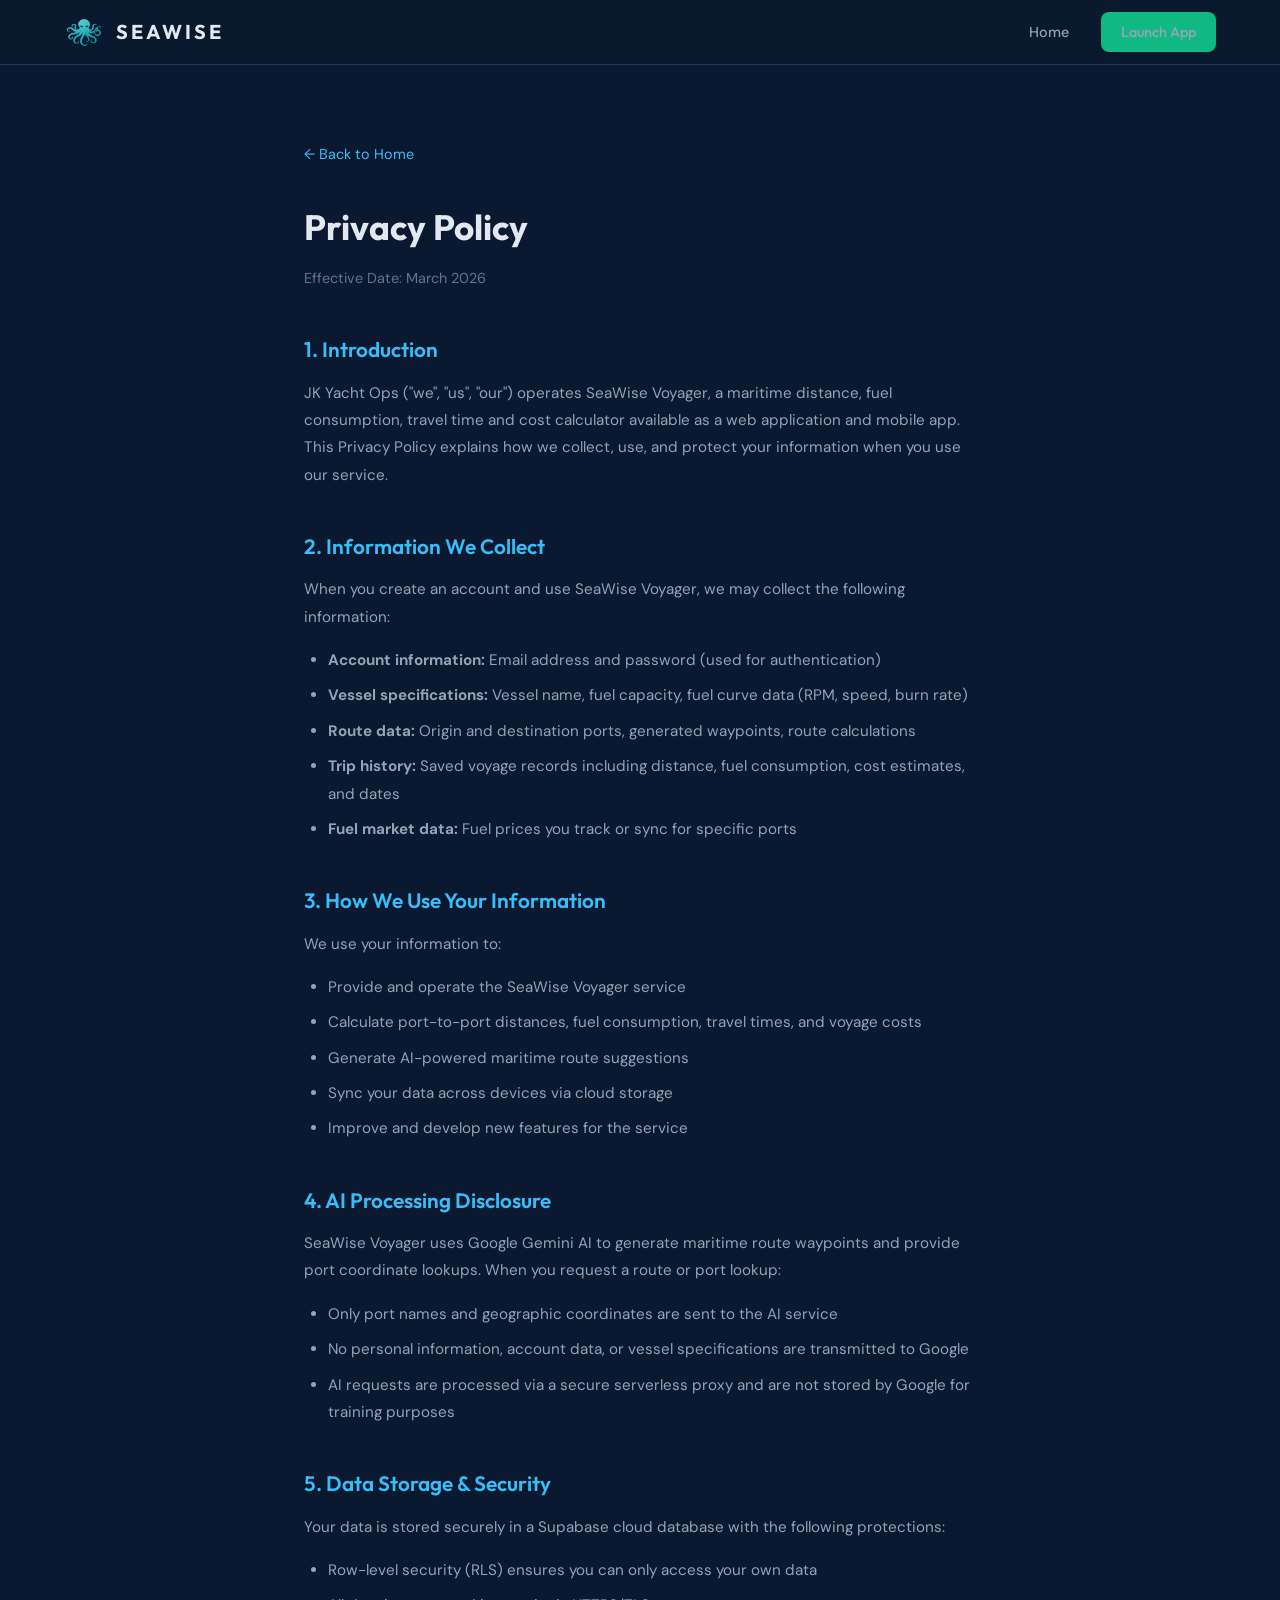
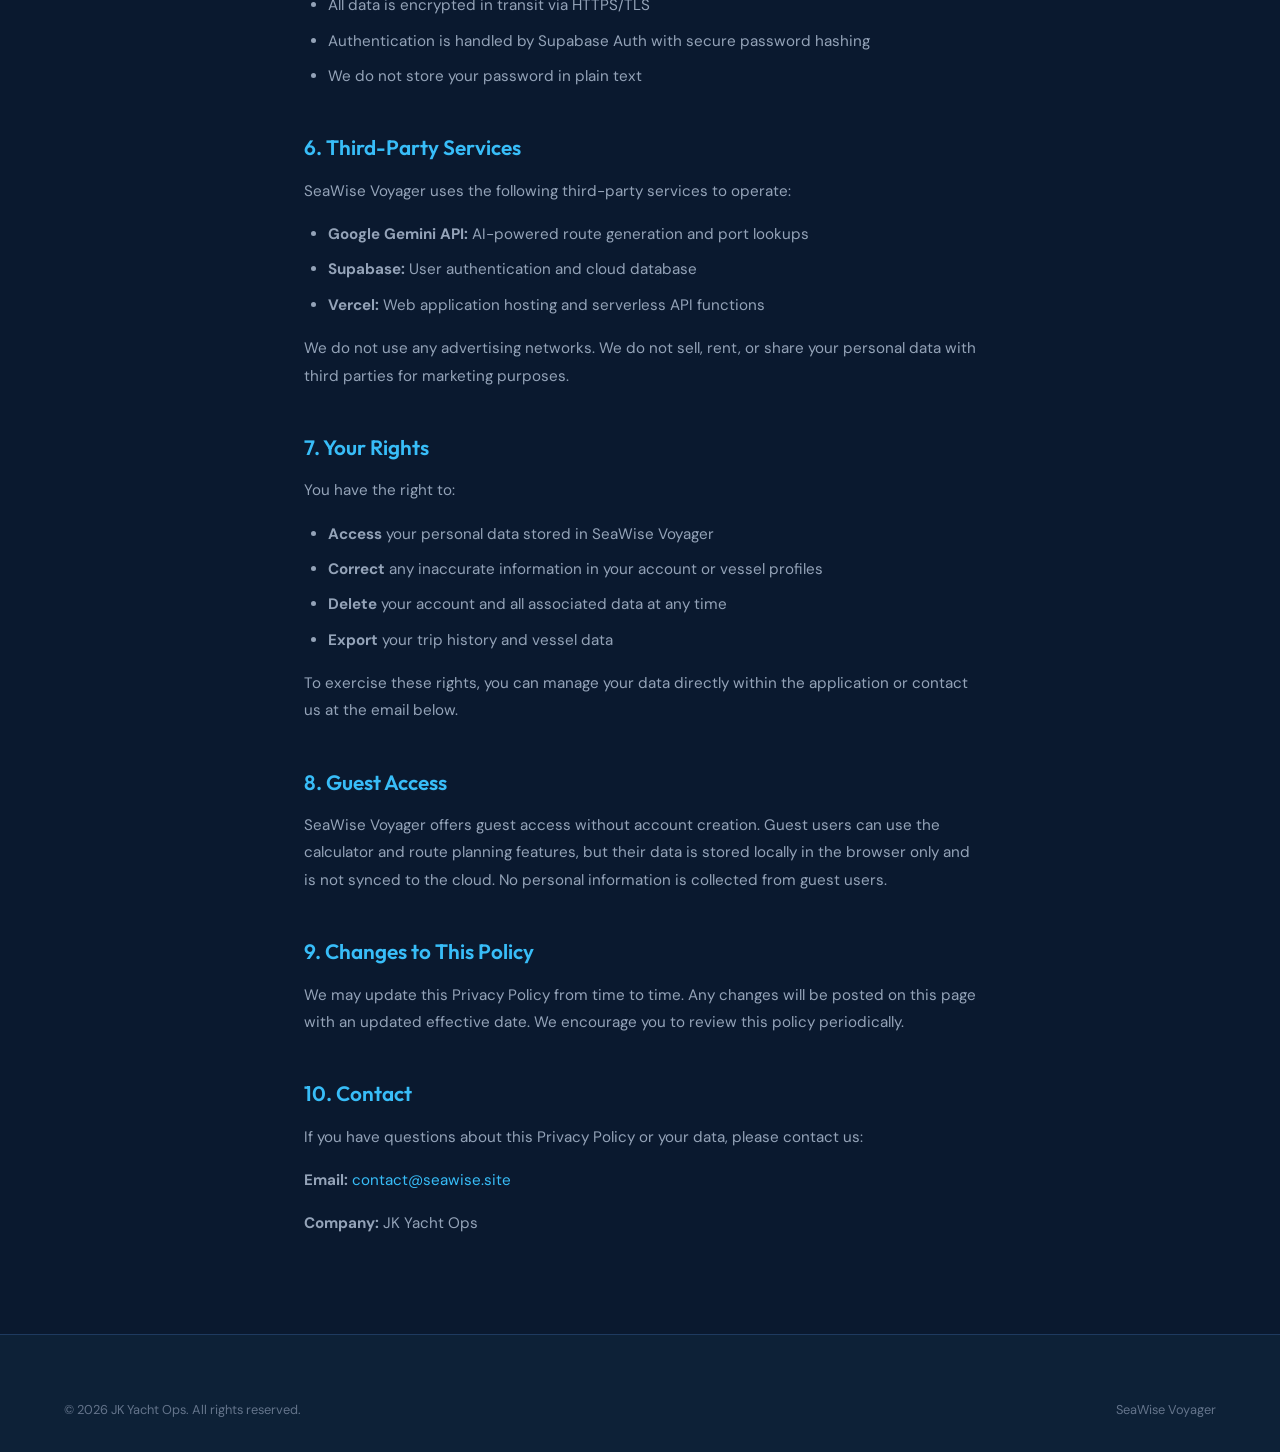
==== privacy.html @ 017d7a81 "feat: Complete landing page with privacy, terms, support, and metadata Landing page with dark mariti" ====
<!DOCTYPE html>
<html lang="en">
<head>
  <meta charset="UTF-8" />
  <meta name="viewport" content="width=device-width, initial-scale=1.0" />
  <meta name="theme-color" content="#0a192f" />
  <title>Privacy Policy — SeaWise Voyager</title>
  <link rel="icon" type="image/png" href="images/logo.png" />
  <link rel="preconnect" href="https://fonts.googleapis.com" />
  <link rel="preconnect" href="https://fonts.gstatic.com" crossorigin />
  <link href="https://fonts.googleapis.com/css2?family=Outfit:wght@300;400;500;600;700;800&family=DM+Sans:ital,wght@0,400;0,500;0,700;1,400&display=swap" rel="stylesheet" />
  <link rel="stylesheet" href="style.css" />
  <style>
    .legal-content { max-width: 720px; margin: 0 auto; padding: 140px 24px 80px; }
    .legal-content h1 { font-family: var(--font-display); font-size: 2.2rem; font-weight: 700; margin-bottom: 8px; }
    .legal-content .legal-date { color: var(--text-muted); font-size: 0.9rem; margin-bottom: 40px; }
    .legal-content h2 { font-family: var(--font-display); font-size: 1.3rem; font-weight: 600; margin-top: 40px; margin-bottom: 12px; color: var(--accent-cyan); }
    .legal-content p, .legal-content ul { color: var(--text-secondary); font-size: 0.95rem; line-height: 1.8; margin-bottom: 16px; }
    .legal-content ul { padding-left: 24px; }
    .legal-content li { margin-bottom: 8px; }
    .legal-content a { color: var(--accent-cyan); text-decoration: none; }
    .legal-content a:hover { text-decoration: underline; }
    .legal-back { display: inline-flex; align-items: center; gap: 8px; color: var(--text-secondary); text-decoration: none; font-size: 0.9rem; margin-bottom: 32px; transition: color 0.2s; }
    .legal-back:hover { color: var(--accent-cyan); }
  </style>
</head>
<body>

  <nav id="nav" class="scrolled">
    <div class="nav-inner">
      <a href="index.html" class="nav-brand">
        <img src="images/logo.png" alt="SeaWise" class="nav-logo" />
        <span class="nav-wordmark">SEAWISE</span>
      </a>
      <div class="nav-links">
        <a href="index.html">Home</a>
        <a href="https://seawise-voyager.vercel.app" class="btn btn-sm btn-green" target="_blank" rel="noopener">Launch App</a>
      </div>
    </div>
  </nav>

  <div class="legal-content">
    <a href="index.html" class="legal-back">&larr; Back to Home</a>
    <h1>Privacy Policy</h1>
    <p class="legal-date">Effective Date: March 2026</p>

    <h2>1. Introduction</h2>
    <p>JK Yacht Ops ("we", "us", "our") operates SeaWise Voyager, a maritime distance, fuel consumption, travel time and cost calculator available as a web application and mobile app. This Privacy Policy explains how we collect, use, and protect your information when you use our service.</p>

    <h2>2. Information We Collect</h2>
    <p>When you create an account and use SeaWise Voyager, we may collect the following information:</p>
    <ul>
      <li><strong>Account information:</strong> Email address and password (used for authentication)</li>
      <li><strong>Vessel specifications:</strong> Vessel name, fuel capacity, fuel curve data (RPM, speed, burn rate)</li>
      <li><strong>Route data:</strong> Origin and destination ports, generated waypoints, route calculations</li>
      <li><strong>Trip history:</strong> Saved voyage records including distance, fuel consumption, cost estimates, and dates</li>
      <li><strong>Fuel market data:</strong> Fuel prices you track or sync for specific ports</li>
    </ul>

    <h2>3. How We Use Your Information</h2>
    <p>We use your information to:</p>
    <ul>
      <li>Provide and operate the SeaWise Voyager service</li>
      <li>Calculate port-to-port distances, fuel consumption, travel times, and voyage costs</li>
      <li>Generate AI-powered maritime route suggestions</li>
      <li>Sync your data across devices via cloud storage</li>
      <li>Improve and develop new features for the service</li>
    </ul>

    <h2>4. AI Processing Disclosure</h2>
    <p>SeaWise Voyager uses Google Gemini AI to generate maritime route waypoints and provide port coordinate lookups. When you request a route or port lookup:</p>
    <ul>
      <li>Only port names and geographic coordinates are sent to the AI service</li>
      <li>No personal information, account data, or vessel specifications are transmitted to Google</li>
      <li>AI requests are processed via a secure serverless proxy and are not stored by Google for training purposes</li>
    </ul>

    <h2>5. Data Storage &amp; Security</h2>
    <p>Your data is stored securely in a Supabase cloud database with the following protections:</p>
    <ul>
      <li>Row-level security (RLS) ensures you can only access your own data</li>
      <li>All data is encrypted in transit via HTTPS/TLS</li>
      <li>Authentication is handled by Supabase Auth with secure password hashing</li>
      <li>We do not store your password in plain text</li>
    </ul>

    <h2>6. Third-Party Services</h2>
    <p>SeaWise Voyager uses the following third-party services to operate:</p>
    <ul>
      <li><strong>Google Gemini API:</strong> AI-powered route generation and port lookups</li>
      <li><strong>Supabase:</strong> User authentication and cloud database</li>
      <li><strong>Vercel:</strong> Web application hosting and serverless API functions</li>
    </ul>
    <p>We do not use any advertising networks. We do not sell, rent, or share your personal data with third parties for marketing purposes.</p>

    <h2>7. Your Rights</h2>
    <p>You have the right to:</p>
    <ul>
      <li><strong>Access</strong> your personal data stored in SeaWise Voyager</li>
      <li><strong>Correct</strong> any inaccurate information in your account or vessel profiles</li>
      <li><strong>Delete</strong> your account and all associated data at any time</li>
      <li><strong>Export</strong> your trip history and vessel data</li>
    </ul>
    <p>To exercise these rights, you can manage your data directly within the application or contact us at the email below.</p>

    <h2>8. Guest Access</h2>
    <p>SeaWise Voyager offers guest access without account creation. Guest users can use the calculator and route planning features, but their data is stored locally in the browser only and is not synced to the cloud. No personal information is collected from guest users.</p>

    <h2>9. Changes to This Policy</h2>
    <p>We may update this Privacy Policy from time to time. Any changes will be posted on this page with an updated effective date. We encourage you to review this policy periodically.</p>

    <h2>10. Contact</h2>
    <p>If you have questions about this Privacy Policy or your data, please contact us:</p>
    <p><strong>Email:</strong> <a href="mailto:contact@seawise.site">contact@seawise.site</a></p>
    <p><strong>Company:</strong> JK Yacht Ops</p>
  </div>

  <footer id="footer">
    <div class="container">
      <div class="footer-bottom" style="border-top: none; padding-top: 0;">
        <p>&copy; 2026 JK Yacht Ops. All rights reserved.</p>
        <p><a href="index.html" style="color: var(--text-muted); text-decoration: none;">SeaWise Voyager</a></p>
      </div>
    </div>
  </footer>

</body>
</html>
---- style.css ----
/* =============================================
   SeaWise Voyager — Landing Page
   Dark maritime command bridge aesthetic
   ============================================= */

:root {
  --bg-primary: #0a192f;
  --bg-secondary: #0d2137;
  --bg-card: #112a45;
  --bg-card-hover: #153352;
  --border: #1e3a5f;
  --border-glow: #38bdf8;
  --text-primary: #e2e8f0;
  --text-secondary: #94a3b8;
  --text-muted: #64748b;
  --accent-cyan: #38bdf8;
  --accent-teal: #2dd4bf;
  --accent-green: #10b981;
  --accent-purple: #a78bfa;
  --accent-amber: #fbbf24;
  --font-display: 'Outfit', sans-serif;
  --font-body: 'DM Sans', sans-serif;
  --radius: 16px;
  --radius-sm: 8px;
}

*, *::before, *::after {
  margin: 0;
  padding: 0;
  box-sizing: border-box;
}

html {
  scroll-behavior: smooth;
  scroll-padding-top: 80px;
}

body {
  font-family: var(--font-body);
  background: var(--bg-primary);
  color: var(--text-primary);
  line-height: 1.7;
  overflow-x: hidden;
  -webkit-font-smoothing: antialiased;
}

.container {
  max-width: 1200px;
  margin: 0 auto;
  padding: 0 24px;
}

/* --- ANIMATIONS --- */

.animate-in {
  opacity: 0;
  transform: translateY(32px);
  transition: opacity 0.7s cubic-bezier(0.16, 1, 0.3, 1), transform 0.7s cubic-bezier(0.16, 1, 0.3, 1);
}

.animate-in.visible {
  opacity: 1;
  transform: translateY(0);
}

/* Stagger children */
.features-grid .animate-in:nth-child(2) { transition-delay: 0.1s; }
.features-grid .animate-in:nth-child(3) { transition-delay: 0.2s; }
.features-grid .animate-in:nth-child(4) { transition-delay: 0.3s; }
.testimonials-grid .animate-in:nth-child(2) { transition-delay: 0.1s; }
.testimonials-grid .animate-in:nth-child(3) { transition-delay: 0.2s; }

/* --- NAV --- */

#nav {
  position: fixed;
  top: 0;
  left: 0;
  right: 0;
  z-index: 100;
  padding: 16px 0;
  transition: all 0.3s ease;
  border-bottom: 1px solid transparent;
}

#nav.scrolled {
  background: rgba(10, 25, 47, 0.92);
  backdrop-filter: blur(16px);
  -webkit-backdrop-filter: blur(16px);
  border-bottom-color: var(--border);
  padding: 12px 0;
}

.nav-inner {
  max-width: 1200px;
  margin: 0 auto;
  padding: 0 24px;
  display: flex;
  align-items: center;
  justify-content: space-between;
}

.nav-brand {
  display: flex;
  align-items: center;
  gap: 12px;
  text-decoration: none;
}

.nav-logo {
  height: 40px;
  width: auto;
}

.nav-wordmark {
  font-family: var(--font-display);
  font-weight: 700;
  font-size: 1.25rem;
  letter-spacing: 0.15em;
  color: var(--text-primary);
}

.nav-links {
  display: flex;
  align-items: center;
  gap: 32px;
}

.nav-links a {
  color: var(--text-secondary);
  text-decoration: none;
  font-size: 0.9rem;
  font-weight: 500;
  transition: color 0.2s;
}

.nav-links a:hover {
  color: var(--accent-cyan);
}

.nav-toggle {
  display: none;
  flex-direction: column;
  gap: 5px;
  background: none;
  border: none;
  cursor: pointer;
  padding: 4px;
}

.nav-toggle span {
  display: block;
  width: 24px;
  height: 2px;
  background: var(--text-primary);
  border-radius: 2px;
  transition: all 0.3s;
}

/* --- BUTTONS --- */

.btn {
  display: inline-flex;
  align-items: center;
  gap: 8px;
  font-family: var(--font-display);
  font-weight: 600;
  text-decoration: none;
  border-radius: var(--radius-sm);
  transition: all 0.25s cubic-bezier(0.16, 1, 0.3, 1);
  cursor: pointer;
  border: none;
  white-space: nowrap;
}

.btn-sm {
  font-size: 0.85rem;
  padding: 8px 20px;
}

.btn-lg {
  font-size: 1rem;
  padding: 14px 32px;
}

.btn-green {
  background: var(--accent-green);
  color: #fff;
}

.btn-green:hover {
  background: #0ea572;
  transform: translateY(-2px);
  box-shadow: 0 8px 30px rgba(16, 185, 129, 0.3);
}

.btn-outline {
  background: transparent;
  color: var(--text-primary);
  border: 1.5px solid var(--border);
}

.btn-outline:hover {
  border-color: var(--accent-cyan);
  color: var(--accent-cyan);
  transform: translateY(-2px);
}

.btn-full {
  width: 100%;
  justify-content: center;
}

/* --- HERO --- */

#hero {
  position: relative;
  min-height: 100vh;
  display: flex;
  align-items: center;
  justify-content: center;
  text-align: center;
  padding: 120px 24px 80px;
  overflow: hidden;
}

.hero-bg {
  position: absolute;
  inset: 0;
  overflow: hidden;
}

.hero-wave {
  position: absolute;
  width: 200%;
  height: 200%;
  top: -50%;
  left: -50%;
  border-radius: 45%;
  opacity: 0.08;
}

.hero-wave-1 {
  background: linear-gradient(135deg, var(--accent-cyan), var(--accent-teal));
  animation: wave-rotate 25s linear infinite;
}

.hero-wave-2 {
  background: linear-gradient(135deg, var(--accent-teal), var(--accent-green));
  animation: wave-rotate 30s linear infinite reverse;
  opacity: 0.05;
}

.hero-wave-3 {
  background: linear-gradient(135deg, var(--accent-purple), var(--accent-cyan));
  animation: wave-rotate 35s linear infinite;
  opacity: 0.04;
}

@keyframes wave-rotate {
  from { transform: rotate(0deg); }
  to { transform: rotate(360deg); }
}

.hero-content {
  position: relative;
  z-index: 1;
  max-width: 720px;
}

.hero-logo {
  width: 120px;
  height: 120px;
  margin-bottom: 24px;
  filter: drop-shadow(0 0 40px rgba(45, 212, 191, 0.3));
  animation: float 6s ease-in-out infinite;
}

@keyframes float {
  0%, 100% { transform: translateY(0); }
  50% { transform: translateY(-12px); }
}

#hero h1 {
  font-family: var(--font-display);
  font-size: clamp(2.5rem, 6vw, 4rem);
  font-weight: 800;
  letter-spacing: -0.02em;
  line-height: 1.1;
  margin-bottom: 20px;
}

.text-gradient {
  background: linear-gradient(135deg, var(--accent-cyan), var(--accent-teal));
  -webkit-background-clip: text;
  -webkit-text-fill-color: transparent;
  background-clip: text;
}

.hero-tagline {
  font-size: clamp(1rem, 2.5vw, 1.2rem);
  color: var(--text-secondary);
  max-width: 560px;
  margin: 0 auto 36px;
  line-height: 1.8;
}

.hero-actions {
  display: flex;
  gap: 16px;
  justify-content: center;
  flex-wrap: wrap;
  margin-bottom: 56px;
}

.hero-stats {
  display: flex;
  align-items: center;
  justify-content: center;
  gap: 32px;
  flex-wrap: wrap;
}

.hero-stat {
  display: flex;
  flex-direction: column;
}

.hero-stat-value {
  font-family: var(--font-display);
  font-size: 1.5rem;
  font-weight: 700;
  color: var(--accent-cyan);
}

.hero-stat-label {
  font-size: 0.8rem;
  color: var(--text-muted);
  text-transform: uppercase;
  letter-spacing: 0.1em;
}

.hero-stat-divider {
  width: 1px;
  height: 40px;
  background: var(--border);
}

/* --- SECTIONS SHARED --- */

section {
  padding: 100px 0;
}

.section-header {
  text-align: center;
  margin-bottom: 56px;
}

.section-tag {
  display: inline-block;
  font-family: var(--font-display);
  font-size: 0.75rem;
  font-weight: 600;
  text-transform: uppercase;
  letter-spacing: 0.2em;
  color: var(--accent-teal);
  background: rgba(45, 212, 191, 0.1);
  border: 1px solid rgba(45, 212, 191, 0.2);
  padding: 6px 16px;
  border-radius: 100px;
  margin-bottom: 16px;
}

.section-header h2 {
  font-family: var(--font-display);
  font-size: clamp(1.8rem, 4vw, 2.5rem);
  font-weight: 700;
  letter-spacing: -0.02em;
  margin-bottom: 12px;
}

.section-desc {
  color: var(--text-secondary);
  font-size: 1.05rem;
  max-width: 540px;
  margin: 0 auto;
}

/* --- FEATURES --- */

#features {
  background: var(--bg-secondary);
  border-top: 1px solid var(--border);
  border-bottom: 1px solid var(--border);
}

.features-grid {
  display: grid;
  grid-template-columns: repeat(2, 1fr);
  gap: 24px;
}

.feature-card {
  background: var(--bg-card);
  border: 1px solid var(--border);
  border-radius: var(--radius);
  padding: 36px;
  transition: all 0.35s cubic-bezier(0.16, 1, 0.3, 1);
}

.feature-card:hover {
  border-color: var(--border-glow);
  transform: translateY(-4px);
  box-shadow: 0 12px 40px rgba(56, 189, 248, 0.08);
}

.feature-icon {
  width: 52px;
  height: 52px;
  border-radius: 12px;
  display: flex;
  align-items: center;
  justify-content: center;
  margin-bottom: 20px;
}

.feature-icon-cyan { background: rgba(56, 189, 248, 0.12); color: var(--accent-cyan); }
.feature-icon-green { background: rgba(16, 185, 129, 0.12); color: var(--accent-green); }
.feature-icon-purple { background: rgba(167, 139, 250, 0.12); color: var(--accent-purple); }
.feature-icon-amber { background: rgba(251, 191, 36, 0.12); color: var(--accent-amber); }

.feature-card h3 {
  font-family: var(--font-display);
  font-size: 1.2rem;
  font-weight: 600;
  margin-bottom: 10px;
}

.feature-card p {
  color: var(--text-secondary);
  font-size: 0.95rem;
  line-height: 1.7;
}

/* --- SCREENSHOTS --- */

#screenshots {
  overflow: hidden;
}

.screenshots-track {
  display: flex;
  gap: 24px;
  padding: 0 max(24px, calc((100vw - 1200px) / 2));
  overflow-x: auto;
  scroll-snap-type: x mandatory;
  -webkit-overflow-scrolling: touch;
  scrollbar-width: none;
  padding-bottom: 8px;
}

.screenshots-track::-webkit-scrollbar {
  display: none;
}

.screenshot-item {
  flex-shrink: 0;
  scroll-snap-align: center;
  text-align: center;
}

.screenshot-frame {
  width: 280px;
  border-radius: var(--radius);
  overflow: hidden;
  border: 2px solid var(--border);
  background: var(--bg-card);
  transition: border-color 0.3s;
}

.screenshot-frame:hover {
  border-color: var(--accent-cyan);
}

.screenshot-frame img {
  width: 100%;
  height: auto;
  display: block;
}

.screenshot-placeholder {
  aspect-ratio: 9 / 16;
  display: flex;
  flex-direction: column;
  align-items: center;
  justify-content: center;
  gap: 12px;
  color: var(--text-muted);
  font-size: 0.85rem;
}

.screenshot-caption {
  margin-top: 14px;
  font-family: var(--font-display);
  font-size: 0.9rem;
  font-weight: 500;
  color: var(--text-secondary);
}

/* --- PRICING --- */

#pricing {
  background: var(--bg-secondary);
  border-top: 1px solid var(--border);
  border-bottom: 1px solid var(--border);
}

.pricing-card {
  max-width: 420px;
  margin: 0 auto;
  background: var(--bg-card);
  border: 1.5px solid var(--border);
  border-radius: var(--radius);
  padding: 48px 40px;
  text-align: center;
  position: relative;
  transition: all 0.35s;
}

.pricing-card:hover {
  border-color: var(--accent-green);
  box-shadow: 0 0 60px rgba(16, 185, 129, 0.1);
}

.pricing-badge {
  display: inline-block;
  font-family: var(--font-display);
  font-size: 0.75rem;
  font-weight: 600;
  text-transform: uppercase;
  letter-spacing: 0.15em;
  color: var(--accent-green);
  background: rgba(16, 185, 129, 0.1);
  border: 1px solid rgba(16, 185, 129, 0.2);
  padding: 6px 18px;
  border-radius: 100px;
  margin-bottom: 24px;
}

.pricing-amount {
  margin-bottom: 32px;
  display: flex;
  align-items: baseline;
  justify-content: center;
  gap: 4px;
}

.pricing-currency {
  font-family: var(--font-display);
  font-size: 1.5rem;
  font-weight: 600;
  color: var(--text-secondary);
}

.pricing-value {
  font-family: var(--font-display);
  font-size: 3.5rem;
  font-weight: 800;
  letter-spacing: -0.03em;
}

.pricing-period {
  font-size: 1rem;
  color: var(--text-muted);
}

.pricing-features {
  list-style: none;
  text-align: left;
  margin-bottom: 36px;
}

.pricing-features li {
  display: flex;
  align-items: center;
  gap: 12px;
  padding: 10px 0;
  font-size: 0.95rem;
  color: var(--text-secondary);
  border-bottom: 1px solid rgba(30, 58, 95, 0.5);
}

.pricing-features li:last-child {
  border-bottom: none;
}

/* --- TESTIMONIALS --- */

.testimonials-grid {
  display: grid;
  grid-template-columns: repeat(3, 1fr);
  gap: 24px;
}

.testimonial-card {
  background: var(--bg-card);
  border: 1px solid var(--border);
  border-radius: var(--radius);
  padding: 32px;
}

.testimonial-stars {
  color: var(--accent-amber);
  font-size: 1.1rem;
  letter-spacing: 2px;
  margin-bottom: 16px;
}

.testimonial-card blockquote {
  font-style: italic;
  color: var(--text-secondary);
  font-size: 0.95rem;
  line-height: 1.7;
  margin-bottom: 24px;
}

.testimonial-author {
  display: flex;
  align-items: center;
  gap: 12px;
}

.testimonial-avatar {
  width: 40px;
  height: 40px;
  border-radius: 50%;
  background: var(--bg-secondary);
  border: 1px solid var(--border);
  display: flex;
  align-items: center;
  justify-content: center;
  font-family: var(--font-display);
  font-weight: 700;
  font-size: 0.8rem;
  color: var(--accent-teal);
  flex-shrink: 0;
}

.testimonial-author strong {
  display: block;
  font-size: 0.9rem;
}

.testimonial-author span {
  font-size: 0.8rem;
  color: var(--text-muted);
}

/* --- FAQ --- */

.faq-list {
  max-width: 720px;
  margin: 0 auto;
}

.faq-item {
  border-bottom: 1px solid var(--border);
}

.faq-item summary {
  padding: 20px 0;
  cursor: pointer;
  font-family: var(--font-display);
  font-size: 1.05rem;
  font-weight: 600;
  color: var(--text-primary);
  list-style: none;
  display: flex;
  align-items: center;
  justify-content: space-between;
  transition: color 0.2s;
}

.faq-item summary:hover {
  color: var(--accent-cyan);
}

.faq-item summary::-webkit-details-marker {
  display: none;
}

.faq-item summary::after {
  content: '+';
  font-size: 1.5rem;
  font-weight: 300;
  color: var(--text-muted);
  transition: transform 0.3s;
  flex-shrink: 0;
  margin-left: 16px;
}

.faq-item[open] summary::after {
  transform: rotate(45deg);
}

.faq-answer {
  padding: 0 0 20px;
  color: var(--text-secondary);
  font-size: 0.95rem;
  line-height: 1.8;
}

.faq-answer a {
  color: var(--accent-cyan);
  text-decoration: none;
}

.faq-answer a:hover {
  text-decoration: underline;
}

/* --- CTA BANNER --- */

#cta {
  padding: 80px 0;
}

.cta-card {
  background: linear-gradient(135deg, var(--bg-card), var(--bg-secondary));
  border: 1px solid var(--border);
  border-radius: var(--radius);
  padding: 64px 40px;
  text-align: center;
  position: relative;
  overflow: hidden;
}

.cta-card::before {
  content: '';
  position: absolute;
  inset: 0;
  background: radial-gradient(ellipse at center, rgba(45, 212, 191, 0.06), transparent 70%);
  pointer-events: none;
}

.cta-card h2 {
  font-family: var(--font-display);
  font-size: clamp(1.5rem, 3vw, 2rem);
  font-weight: 700;
  margin-bottom: 12px;
  position: relative;
}

.cta-card p {
  color: var(--text-secondary);
  margin-bottom: 28px;
  position: relative;
}

.cta-card .btn {
  position: relative;
}

/* --- FOOTER --- */

#footer {
  background: var(--bg-secondary);
  border-top: 1px solid var(--border);
  padding: 64px 0 32px;
}

.footer-grid {
  display: grid;
  grid-template-columns: 2fr 1fr 1fr 1fr;
  gap: 40px;
  margin-bottom: 48px;
}

.footer-logo-row {
  display: flex;
  align-items: center;
  gap: 12px;
  margin-bottom: 16px;
}

.footer-logo {
  width: 40px;
  height: 40px;
}

.footer-wordmark {
  font-family: var(--font-display);
  font-weight: 700;
  font-size: 1.1rem;
  letter-spacing: 0.15em;
}

.footer-tagline {
  color: var(--text-secondary);
  font-size: 0.9rem;
  line-height: 1.7;
  margin-bottom: 8px;
}

.footer-company {
  font-size: 0.8rem;
  color: var(--text-muted);
  font-style: italic;
}

.footer-col h4 {
  font-family: var(--font-display);
  font-size: 0.8rem;
  font-weight: 600;
  text-transform: uppercase;
  letter-spacing: 0.15em;
  color: var(--text-muted);
  margin-bottom: 16px;
}

.footer-col a {
  display: block;
  color: var(--text-secondary);
  text-decoration: none;
  font-size: 0.9rem;
  padding: 4px 0;
  transition: color 0.2s;
}

.footer-col a:hover {
  color: var(--accent-cyan);
}

.store-badge {
  display: flex !important;
  align-items: center;
  gap: 8px;
  font-size: 0.85rem !important;
}

.footer-bottom {
  display: flex;
  justify-content: space-between;
  align-items: center;
  padding-top: 24px;
  border-top: 1px solid var(--border);
  font-size: 0.8rem;
  color: var(--text-muted);
}

/* --- RESPONSIVE --- */

@media (max-width: 1024px) {
  .features-grid {
    grid-template-columns: repeat(2, 1fr);
  }
  .testimonials-grid {
    grid-template-columns: 1fr;
    max-width: 520px;
    margin: 0 auto;
  }
  .footer-grid {
    grid-template-columns: 1fr 1fr;
    gap: 32px;
  }
}

@media (max-width: 768px) {
  .nav-toggle {
    display: flex;
  }
  .nav-links {
    position: fixed;
    top: 0;
    right: 0;
    bottom: 0;
    width: 280px;
    background: var(--bg-secondary);
    border-left: 1px solid var(--border);
    flex-direction: column;
    padding: 80px 32px 32px;
    gap: 20px;
    transform: translateX(100%);
    transition: transform 0.3s cubic-bezier(0.16, 1, 0.3, 1);
    z-index: 200;
  }
  .nav-links.open {
    transform: translateX(0);
  }
  .nav-links a {
    font-size: 1.1rem;
  }
  .features-grid {
    grid-template-columns: 1fr;
  }
  #hero {
    min-height: auto;
    padding: 140px 24px 60px;
  }
  .hero-stats {
    gap: 20px;
  }
  .hero-stat-divider {
    display: none;
  }
  .hero-logo {
    width: 90px;
    height: 90px;
  }
  section {
    padding: 64px 0;
  }
  .pricing-card {
    padding: 36px 28px;
  }
  .footer-grid {
    grid-template-columns: 1fr;
    gap: 32px;
  }
  .footer-bottom {
    flex-direction: column;
    gap: 8px;
    text-align: center;
  }
  .screenshot-frame {
    width: 240px;
  }
}
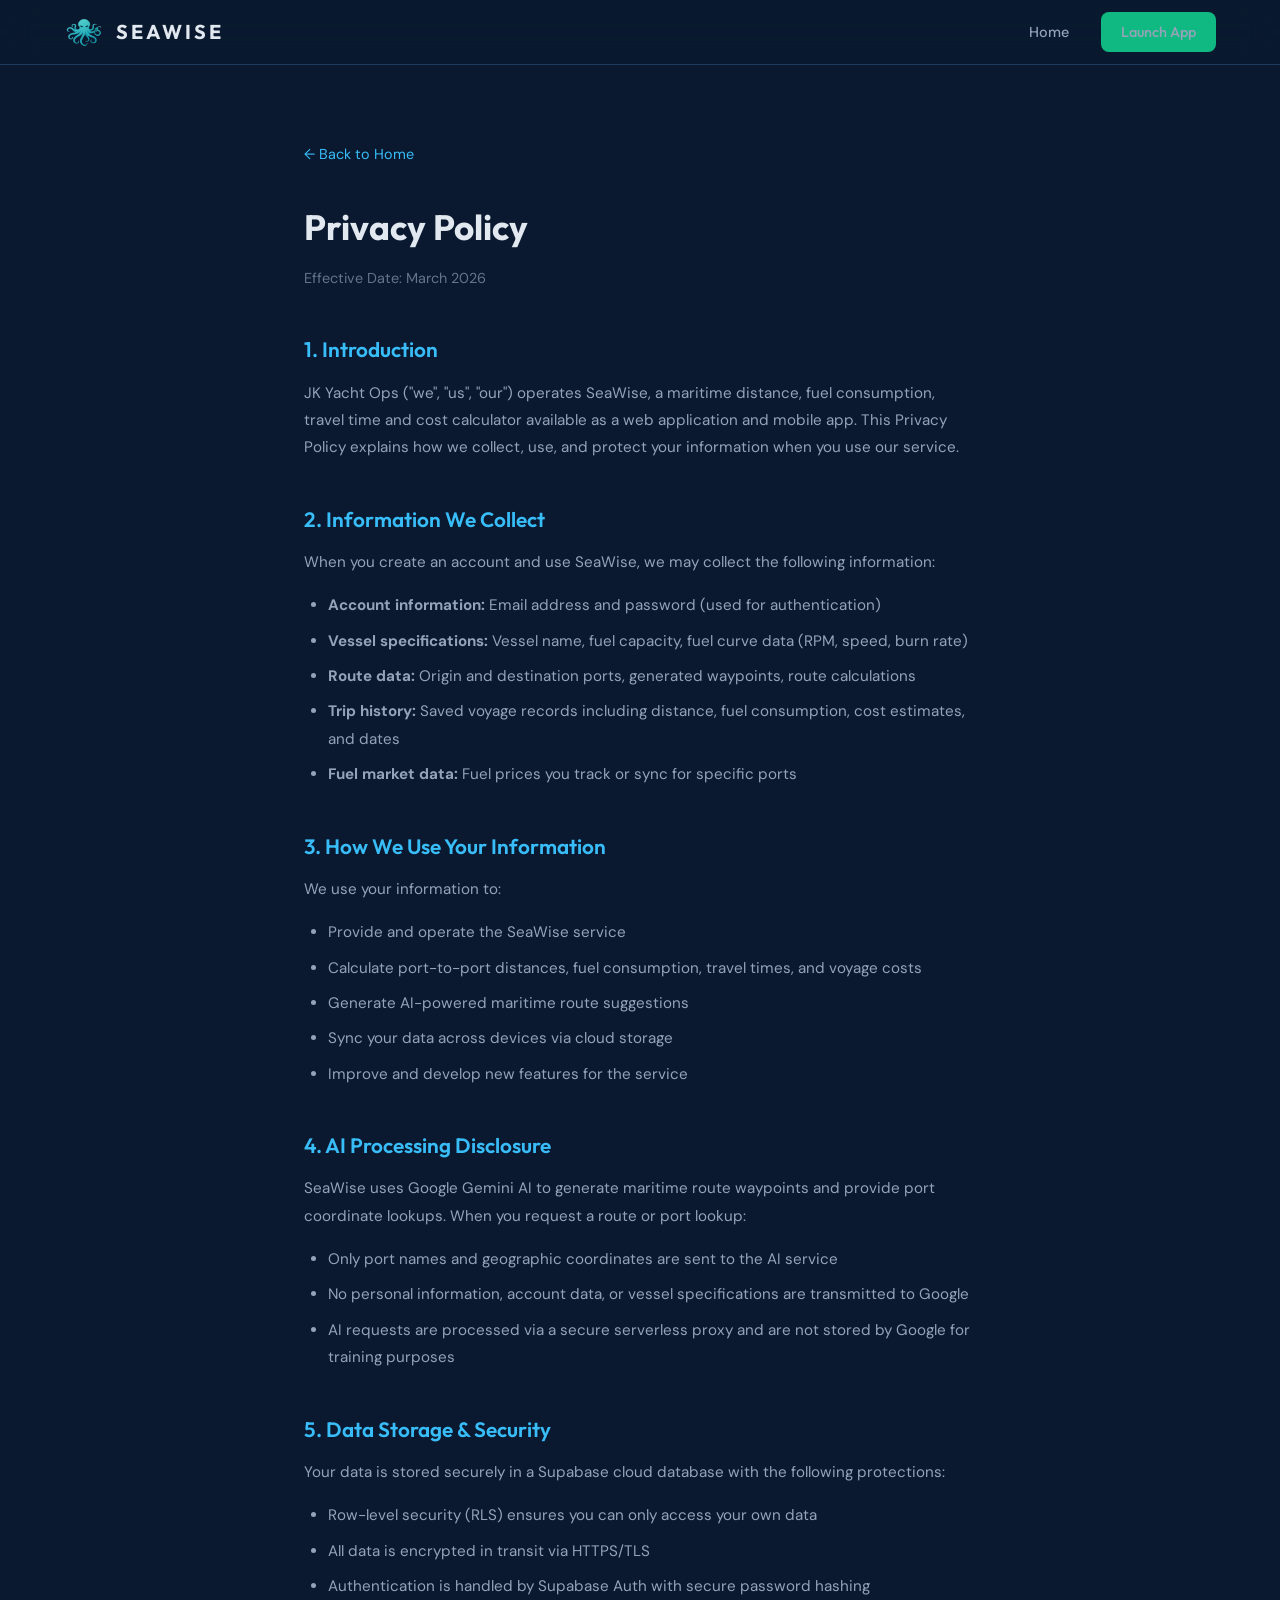
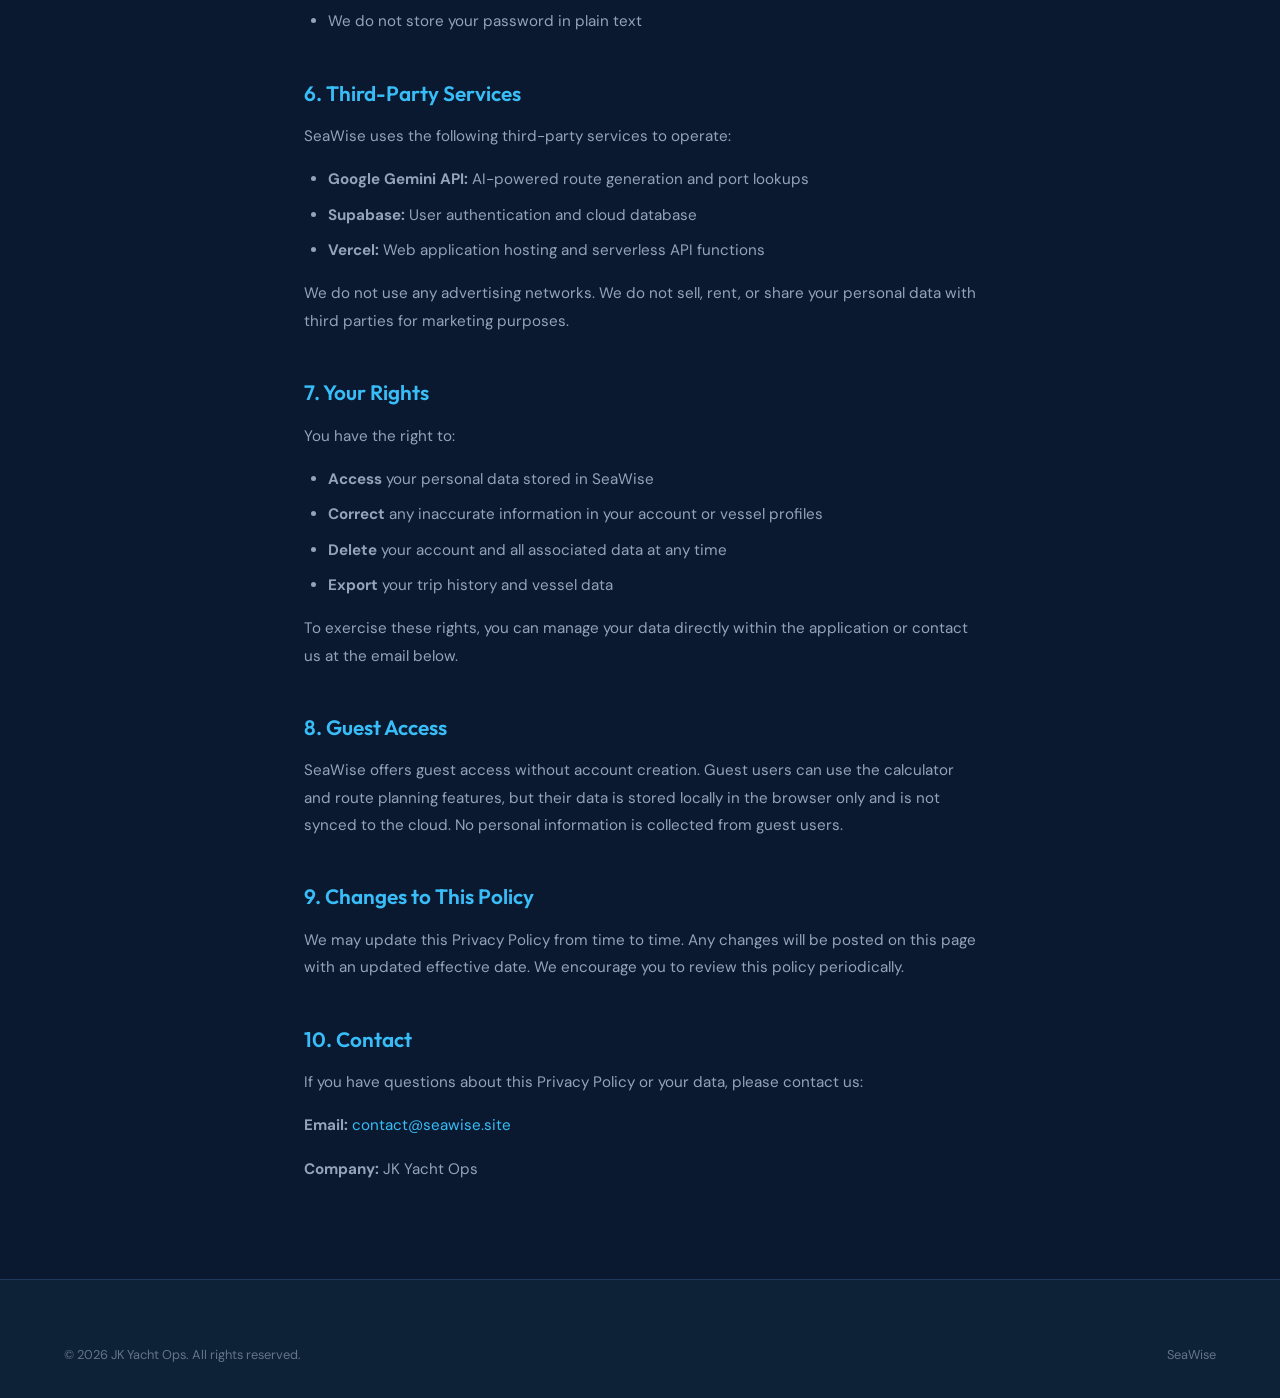
==== commit 7726d65f: "chore: rename SeaWise Voyager to SeaWise, update URLs to app.seawise.site Renamed all instances of "" ====
--- a/privacy.html
+++ b/privacy.html
@@ -4,7 +4,7 @@
   <meta charset="UTF-8" />
   <meta name="viewport" content="width=device-width, initial-scale=1.0" />
   <meta name="theme-color" content="#0a192f" />
-  <title>Privacy Policy — SeaWise Voyager</title>
+  <title>Privacy Policy — SeaWise</title>
   <link rel="icon" type="image/png" href="images/logo.png" />
   <link rel="preconnect" href="https://fonts.googleapis.com" />
   <link rel="preconnect" href="https://fonts.gstatic.com" crossorigin />
@@ -34,7 +34,7 @@
       </a>
       <div class="nav-links">
         <a href="index.html">Home</a>
-        <a href="https://seawise-voyager.vercel.app" class="btn btn-sm btn-green" target="_blank" rel="noopener">Launch App</a>
+        <a href="https://app.seawise.site" class="btn btn-sm btn-green" target="_blank" rel="noopener">Launch App</a>
       </div>
     </div>
   </nav>
@@ -45,10 +45,10 @@
     <p class="legal-date">Effective Date: March 2026</p>
 
     <h2>1. Introduction</h2>
-    <p>JK Yacht Ops ("we", "us", "our") operates SeaWise Voyager, a maritime distance, fuel consumption, travel time and cost calculator available as a web application and mobile app. This Privacy Policy explains how we collect, use, and protect your information when you use our service.</p>
+    <p>JK Yacht Ops ("we", "us", "our") operates SeaWise, a maritime distance, fuel consumption, travel time and cost calculator available as a web application and mobile app. This Privacy Policy explains how we collect, use, and protect your information when you use our service.</p>
 
     <h2>2. Information We Collect</h2>
-    <p>When you create an account and use SeaWise Voyager, we may collect the following information:</p>
+    <p>When you create an account and use SeaWise, we may collect the following information:</p>
     <ul>
       <li><strong>Account information:</strong> Email address and password (used for authentication)</li>
       <li><strong>Vessel specifications:</strong> Vessel name, fuel capacity, fuel curve data (RPM, speed, burn rate)</li>
@@ -60,7 +60,7 @@
     <h2>3. How We Use Your Information</h2>
     <p>We use your information to:</p>
     <ul>
-      <li>Provide and operate the SeaWise Voyager service</li>
+      <li>Provide and operate the SeaWise service</li>
       <li>Calculate port-to-port distances, fuel consumption, travel times, and voyage costs</li>
       <li>Generate AI-powered maritime route suggestions</li>
       <li>Sync your data across devices via cloud storage</li>
@@ -68,7 +68,7 @@
     </ul>
 
     <h2>4. AI Processing Disclosure</h2>
-    <p>SeaWise Voyager uses Google Gemini AI to generate maritime route waypoints and provide port coordinate lookups. When you request a route or port lookup:</p>
+    <p>SeaWise uses Google Gemini AI to generate maritime route waypoints and provide port coordinate lookups. When you request a route or port lookup:</p>
     <ul>
       <li>Only port names and geographic coordinates are sent to the AI service</li>
       <li>No personal information, account data, or vessel specifications are transmitted to Google</li>
@@ -85,7 +85,7 @@
     </ul>
 
     <h2>6. Third-Party Services</h2>
-    <p>SeaWise Voyager uses the following third-party services to operate:</p>
+    <p>SeaWise uses the following third-party services to operate:</p>
     <ul>
       <li><strong>Google Gemini API:</strong> AI-powered route generation and port lookups</li>
       <li><strong>Supabase:</strong> User authentication and cloud database</li>
@@ -96,7 +96,7 @@
     <h2>7. Your Rights</h2>
     <p>You have the right to:</p>
     <ul>
-      <li><strong>Access</strong> your personal data stored in SeaWise Voyager</li>
+      <li><strong>Access</strong> your personal data stored in SeaWise</li>
       <li><strong>Correct</strong> any inaccurate information in your account or vessel profiles</li>
       <li><strong>Delete</strong> your account and all associated data at any time</li>
       <li><strong>Export</strong> your trip history and vessel data</li>
@@ -104,7 +104,7 @@
     <p>To exercise these rights, you can manage your data directly within the application or contact us at the email below.</p>
 
     <h2>8. Guest Access</h2>
-    <p>SeaWise Voyager offers guest access without account creation. Guest users can use the calculator and route planning features, but their data is stored locally in the browser only and is not synced to the cloud. No personal information is collected from guest users.</p>
+    <p>SeaWise offers guest access without account creation. Guest users can use the calculator and route planning features, but their data is stored locally in the browser only and is not synced to the cloud. No personal information is collected from guest users.</p>
 
     <h2>9. Changes to This Policy</h2>
     <p>We may update this Privacy Policy from time to time. Any changes will be posted on this page with an updated effective date. We encourage you to review this policy periodically.</p>
@@ -119,7 +119,7 @@
     <div class="container">
       <div class="footer-bottom" style="border-top: none; padding-top: 0;">
         <p>&copy; 2026 JK Yacht Ops. All rights reserved.</p>
-        <p><a href="index.html" style="color: var(--text-muted); text-decoration: none;">SeaWise Voyager</a></p>
+        <p><a href="index.html" style="color: var(--text-muted); text-decoration: none;">SeaWise</a></p>
       </div>
     </div>
   </footer>
